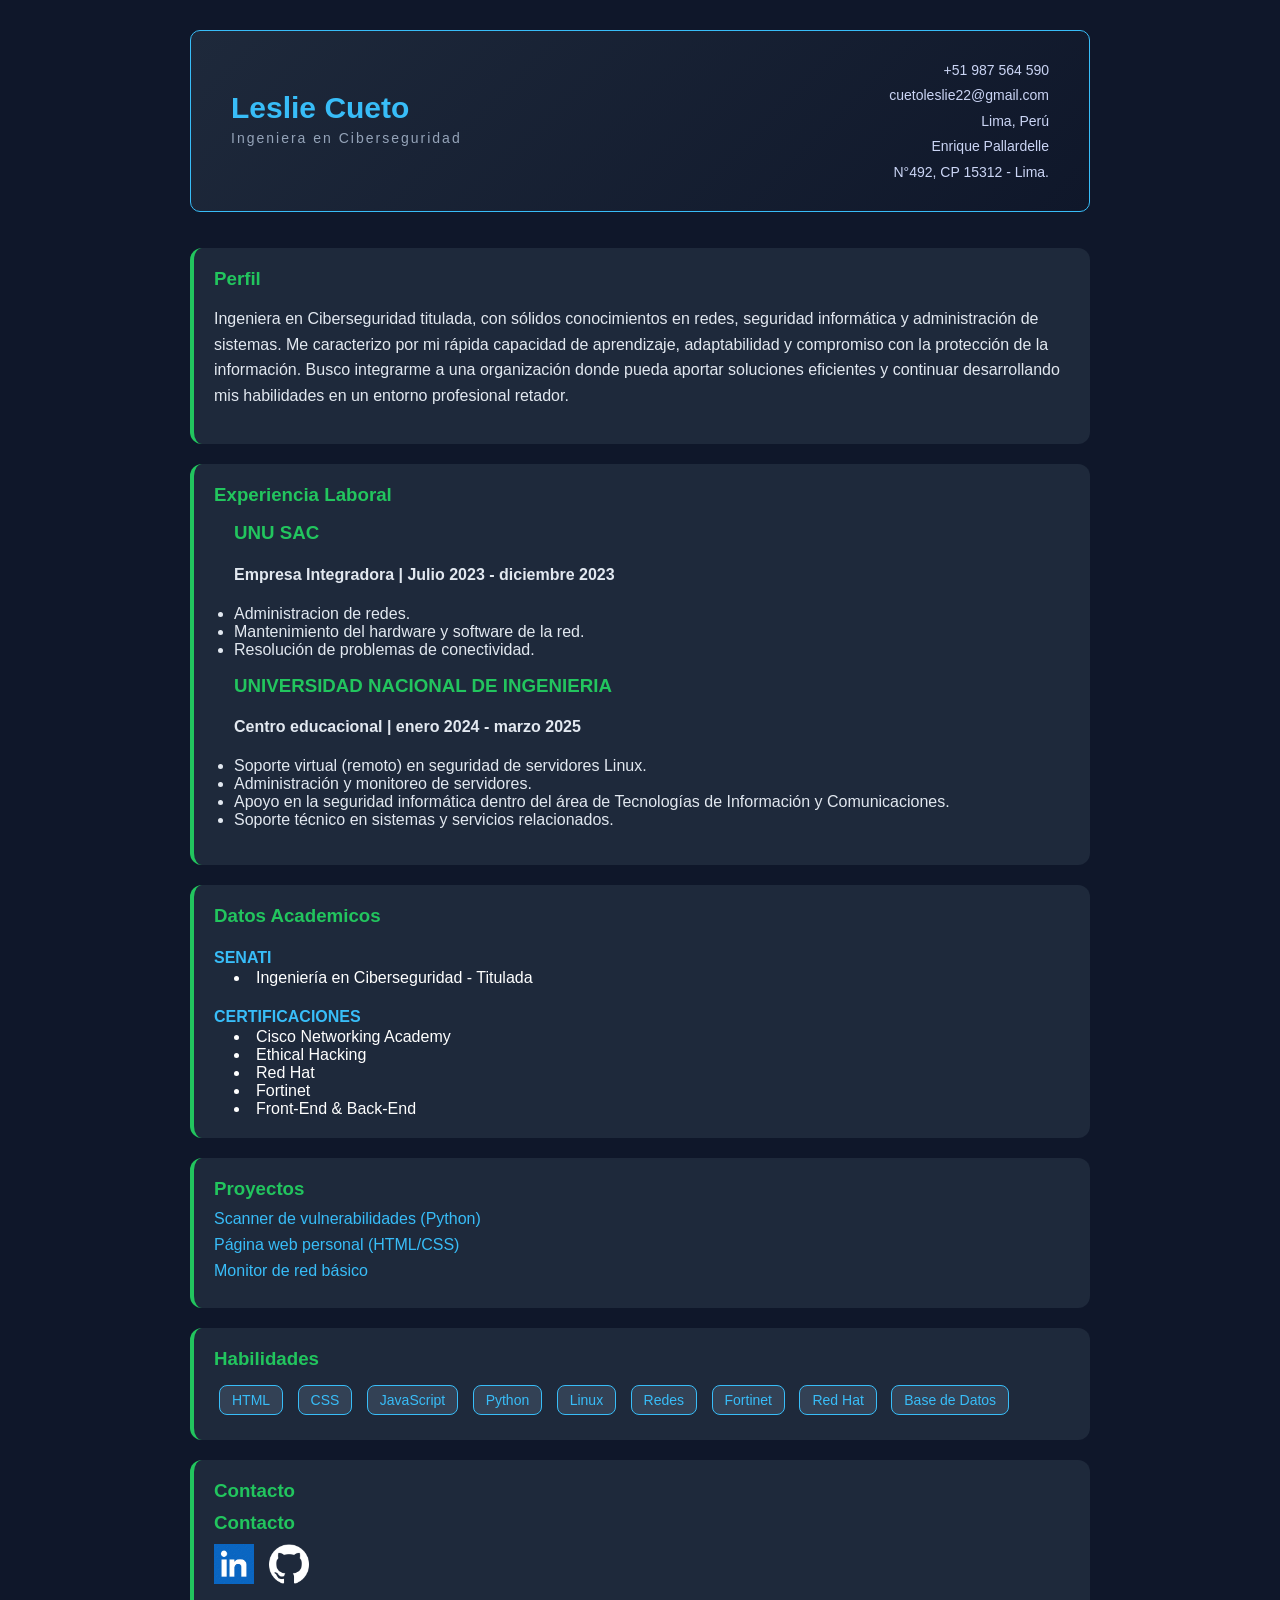
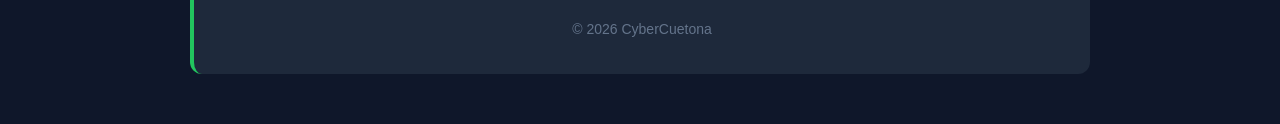
==== index.html @ 93b46fff "actualizando portafolio" ====
<!DOCTYPE html>
<html lang="es">
<head>
    <meta charset="UTF-8">
    <meta name="viewport" content="width=device-width, initial-scale=1.0">
    <title>CyberCuetona | Portafolio</title>
     <link rel="stylesheet" href="styles.css">
   
</head>

<body>

<div class="container">

    <header class="header-flex">
    
    <div class="left">
        <h1>Leslie Cueto</h1>
        <h2>Ingeniera en Ciberseguridad</h2>
    </div>

    <div class="right">
        <p>+51 987 564 590</p>
        <p>cuetoleslie22@gmail.com</p>
        <p>Lima, Perú</p>
        <P>Enrique Pallardelle </P>
        <P>N°492, CP 15312 - Lima.</P>
    </div>

</header>
<br></br>
    <section>
        <h3>Perfil</h3>
        <p>
            Ingeniera en Ciberseguridad titulada, con sólidos conocimientos en redes, seguridad informática y administración de sistemas. 
            Me caracterizo por mi rápida capacidad de aprendizaje, adaptabilidad y compromiso con la protección de la información. 
            Busco integrarme a una organización donde pueda aportar soluciones eficientes y continuar desarrollando mis habilidades en un entorno profesional retador.
        </p>
    </section>

    <section>
        <h3>Experiencia Laboral</h3>
        <ul>
            <h3>UNU SAC </h3>
            <h4>Empresa Integradora | Julio 2023 - diciembre 2023</h4>
            <li>Administracion de redes.</li>
            <li>Mantenimiento del hardware y software de la red. </li>
            <li>Resolución de problemas de conectividad.</li>
        </ul>
        <ul>
            <h3>UNIVERSIDAD NACIONAL DE INGENIERIA</h3>
            <h4>Centro educacional | enero 2024 - marzo 2025</h4>
            <li>Soporte virtual (remoto) en seguridad de servidores Linux.</li>
            <li>Administración y monitoreo de servidores.</li>
            <li>Apoyo en la seguridad informática dentro del área de Tecnologías de Información y Comunicaciones.</li>
            <li>Soporte técnico en sistemas y servicios relacionados.</li>
        </ul>
    </section>
    <section>
        <h3>Datos Academicos</h3>
        <h4>SENATI</h4>

        <a href="https://github.com/cuetooyanethh-web/cuetona/tree/main/titulo" target="_blank">
            <li>Ingeniería en Ciberseguridad - Titulada</li>
    </a>
        <p></p>
        <h4>CERTIFICACIONES</h4>
           
        
  <a href="https://github.com/cuetooyanethh-web/cuetona/tree/main/cisco-images" target="_blank">
    <li>Cisco Networking Academy</li>
  </a>
</li>
           
              <a href="https://github.com/cuetooyanethh-web/cuetona/tree/main/Cibertec" target="_blank">
           <li>Ethical Hacking </li> 
        </a>
                
               <a href="https://github.com/cuetooyanethh-web/cuetona/tree/main/REDHAT" target="_blank">
             <LI>Red Hat</LI>
        </a>
             
              <a href="https://github.com/cuetooyanethh-web/cuetona/tree/main/fortinet" target="_blank">
            <LI>Fortinet</LI>
        </a>
            
                <a href="https://github.com/cuetooyanethh-web/cuetona/tree/main/FRONT-END.BACK-END" target="_blank">
            <li>Front-End & Back-End </li>
        </a>
    </section>
 
    <section>
        <h3>Proyectos</h3>
        <div class="projects">
            <a href="#">Scanner de vulnerabilidades (Python)</a>
            <a href="#">Página web personal (HTML/CSS)</a>
            <a href="#">Monitor de red básico</a>
        </div>
    </section>
  
    <section>
        <h3>Habilidades</h3>
        <div class="skills">
            <span>HTML</span>
            <span>CSS</span>
            <span>JavaScript</span>
            <span>Python</span>
            <span>Linux</span>
            <span>Redes</span>
            <span>Fortinet</span>
            <span>Red Hat</span>
            <span>Base de Datos</span>
        </div>
    </section>

    <section>
        <h3>Contacto</h3>
<h3>Contacto</h3>

<div style="display: flex; gap: 15px; align-items: center;">
  
  <a href="https://www.linkedin.com/in/leslie-yaneth-cueto-yauri-836740242/" target="_blank">
    <img src="logo/linkedin.PNG" alt="LinkedIn" width="40">
  </a>

  <a href="https://github.com/cuetooyanethh-web/cuetona" target="_blank">
    <img src="logo/github-white-icon.png" alt="GitHub" width="40">
  </a>

</div>

    <footer>
        <p>© 2026 CyberCuetona</p>
    </footer>

</div>

</body>
</html>
---- styles.css ----
body {
    margin: 0;
    font-family: 'Segoe UI', Tahoma, Arial, sans-serif;
    background: #0f172a; /* fondo oscuro elegante */
    color: #e2e8f0;
}

/* CONTENEDOR */
.container {
    max-width: 900px;
    margin: auto;
    padding: 30px;
}

/* HEADER */
.header-flex {
    display: flex;
    align-items: center;
    justify-content: space-between; /* 👈 CLAVE */
    padding: 25px 40px;
    background: linear-gradient(135deg, #1e293b, #0f172a);
    border: 1px solid #38bdf8;
    border-radius: 10px;
}

/* IZQUIERDA */
.header-flex .left h1 {
    margin: 0;
    font-size: 30px;
    color: #38bdf8; /* azul brillante */
}

.header-flex .left h2 {
    margin: 5px 0;
    font-weight: normal;
    font-size: 14px;
    letter-spacing: 2px;
    color: #94a3b8;
}

/* IZQUIERDA */
.header-flex .left {
    max-width: 60%;
}
/* DERECHA */
.header-flex .right {
    text-align: right;
    font-size: 14px;
    color: #cbd5f5;
    margin-left: auto;
   
}
.header-flex .right {
    text-align: right;
    margin-left: 50px; /* 👈 separación real */
}

.header-flex .right p {
    margin: 3px 0;
}

/* SECCIONES */
section {
    background: #1e293b;
    padding: 20px;
    border-radius: 12px;
    margin-bottom: 20px;
    border-left: 4px solid #22c55e; /* verde pro */
}

/* TITULOS */
h3 {
    color: #22c55e;
    margin-top: 0;
    margin-bottom: 10px;
}

/* TEXTO */
p {
    line-height: 1.6;
}

ul {
    padding-left: 20px;
}

/* SKILLS */
.skills span {
    display: inline-block;
    background: #334155;
    color: #38bdf8;
    padding: 6px 12px;
    margin: 5px;
    border-radius: 8px;
    font-size: 14px;
    border: 1px solid #38bdf8;
}

/* PROYECTOS */
.projects a {
    display: block;
    margin-bottom: 8px;
    color: #38bdf8;
    text-decoration: none;
    transition: 0.3s;
}

.projects a:hover {
    color: #22c55e;
    transform: translateX(5px);
}

/* LINKS */
a {
    color: #38bdf8;
}

a:hover {
    color: #22c55e;
}

/* FOOTER */
footer {
    text-align: center;
    margin-top: 30px;
    font-size: 14px;
    color: #64748b;
}
/* DATOS ACADÉMICOS BIEN ORDENADO */


/* títulos */
section:nth-of-type(3) h4 {
    color: #38bdf8;
    margin-bottom: 2px;
}

/* listas */
section:nth-of-type(3) li {
    margin-left: 20px;
}

/* FORZAR IZQUIERDA */
section:nth-of-type(3) h4:first-of-type {
    grid-column: 1;
}

section:nth-of-type(3) h4:first-of-type + li {
    grid-column: 1;
}

/* FORZAR DERECHA */
section:nth-of-type(3) h4:last-of-type {
    grid-column: 2;
    text-align: left;
}

section:nth-of-type(3) h4:last-of-type + li {
    grid-column: 2;
}
.btn-cert {
    display: inline-block;
    margin-top: 5px;
    color: #22c55e;
    text-decoration: none;
    font-weight: bold;
}

.btn-cert:hover {
    text-decoration: underline;
}
a {
  text-decoration: none;
  color: #ffffff;
  display: block;
  transition: all 0.3s ease;
}

a:hover {
  color: #00bcd4;
  padding-left: 5px;
}
.contacto {
  display: flex;
  flex-direction: column;
  gap: 10px;
}

.contacto {
  display: flex;
  flex-direction: column;
  height: 120px; /* ajusta según tu caja */
  justify-content: space-between;
}

/* arriba (LinkedIn) */
.top {
  display: flex;
  justify-content: flex-start;
}

/* abajo (GitHub a la derecha) */
.bottom {
  display: flex;
  justify-content: flex-end;
}
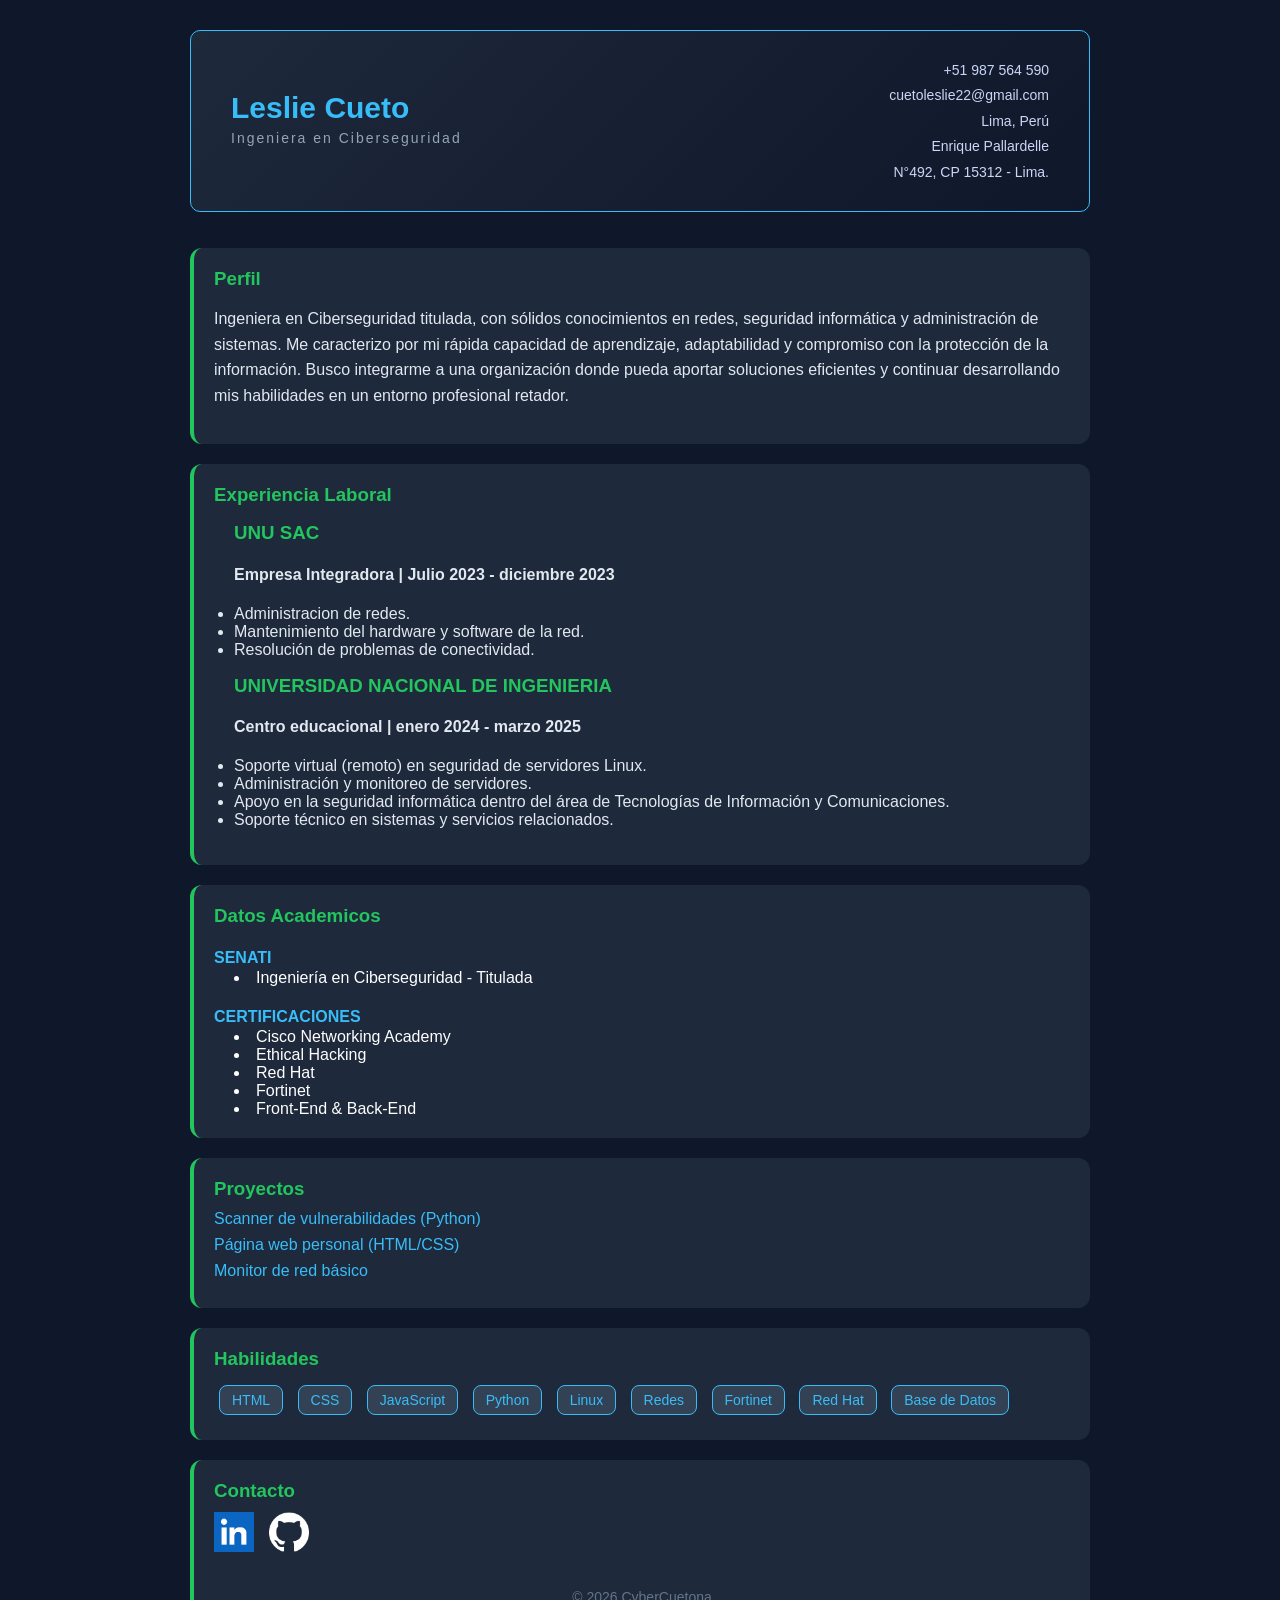
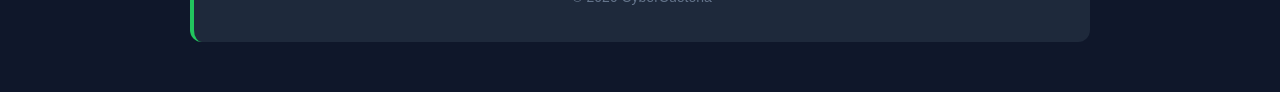
==== commit 8337c944: "actualizando portafolio" ====
--- a/index.html
+++ b/index.html
@@ -115,7 +115,6 @@
 
     <section>
         <h3>Contacto</h3>
-<h3>Contacto</h3>
 
 <div style="display: flex; gap: 15px; align-items: center;">
   
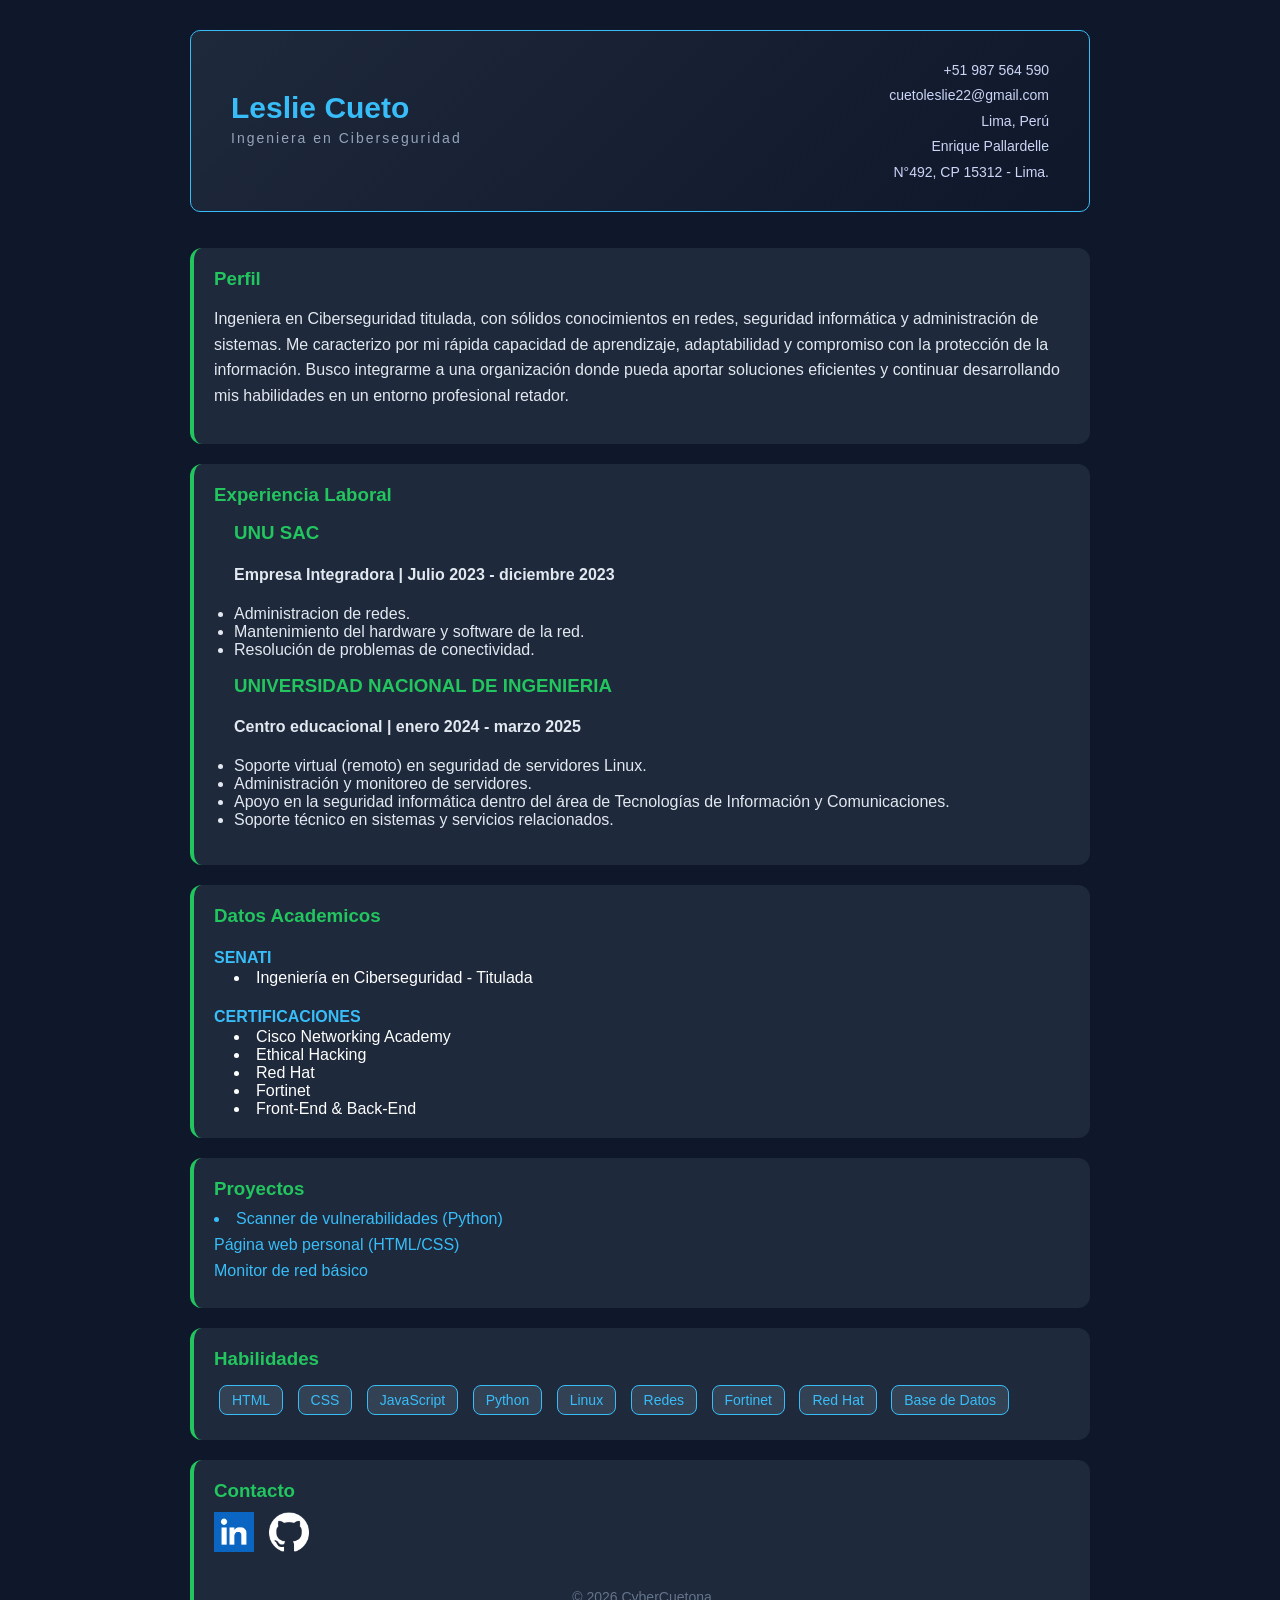
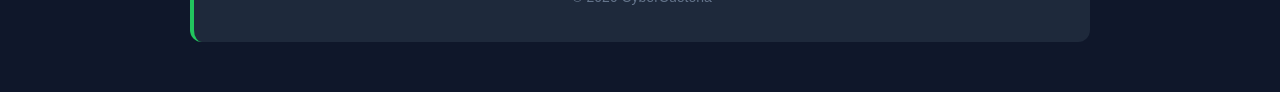
==== commit 5e7c3258: "actualizando portafolio" ====
--- a/index.html
+++ b/index.html
@@ -41,14 +41,18 @@
     <section>
         <h3>Experiencia Laboral</h3>
         <ul>
+             <a href="https://github.com/cuetooyanethh-web/cuetona/tree/main/constancias/unu.sac" target="_blank">
             <h3>UNU SAC </h3>
+            </a>
             <h4>Empresa Integradora | Julio 2023 - diciembre 2023</h4>
             <li>Administracion de redes.</li>
             <li>Mantenimiento del hardware y software de la red. </li>
             <li>Resolución de problemas de conectividad.</li>
         </ul>
         <ul>
+            <a href="https://github.com/cuetooyanethh-web/cuetona/tree/main/constancias/uni" target="_blank">
             <h3>UNIVERSIDAD NACIONAL DE INGENIERIA</h3>
+            </a>
             <h4>Centro educacional | enero 2024 - marzo 2025</h4>
             <li>Soporte virtual (remoto) en seguridad de servidores Linux.</li>
             <li>Administración y monitoreo de servidores.</li>
@@ -92,7 +96,9 @@
     <section>
         <h3>Proyectos</h3>
         <div class="projects">
-            <a href="#">Scanner de vulnerabilidades (Python)</a>
+            <a href="https://github.com/cuetooyanethh-web/cuetona/tree/main/vuln-scanner-python" target="_blank">
+                <li>Scanner de vulnerabilidades (Python)</li>
+                </a>
             <a href="#">Página web personal (HTML/CSS)</a>
             <a href="#">Monitor de red básico</a>
         </div>
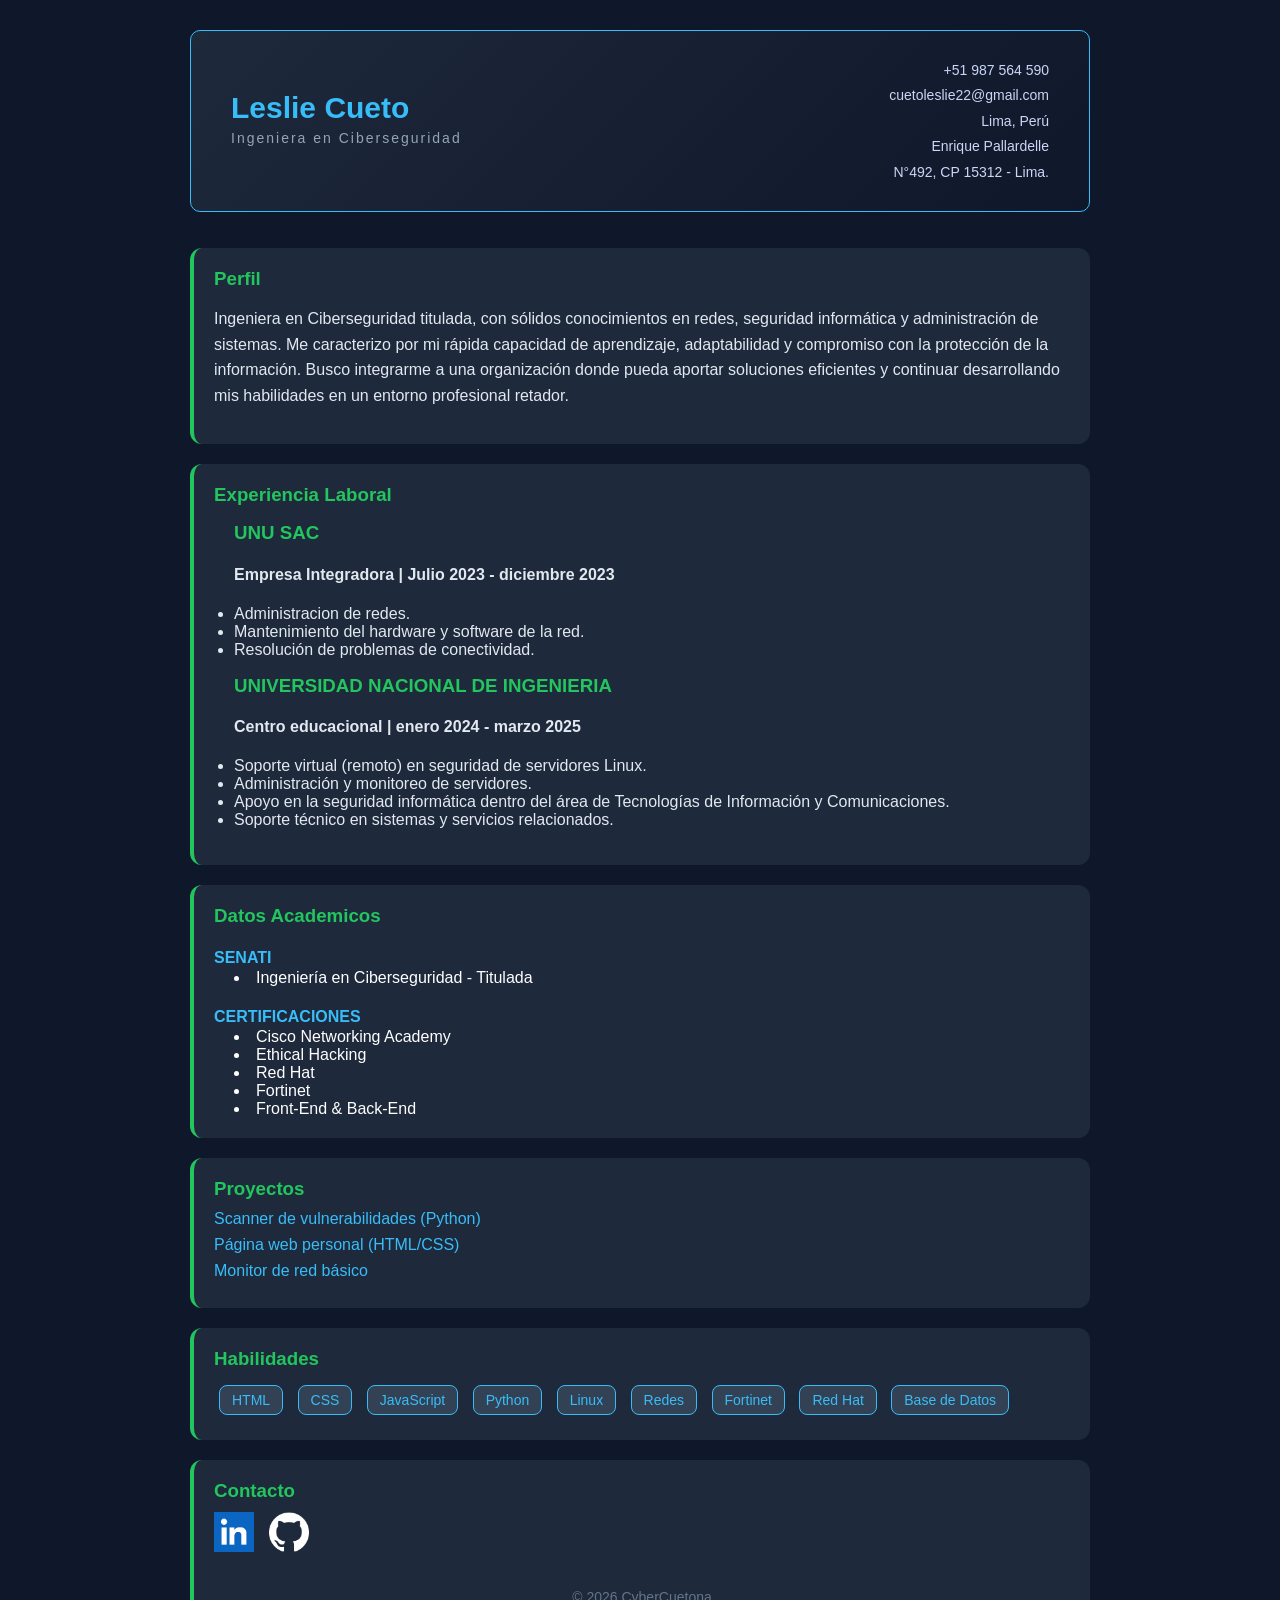
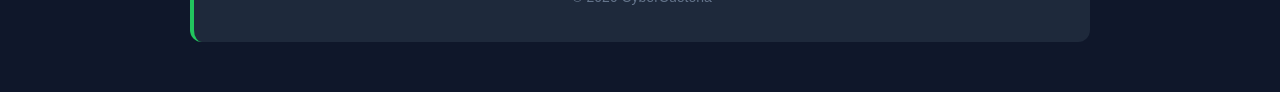
==== commit 31168bc6: "actualizando portafolio" ====
--- a/index.html
+++ b/index.html
@@ -97,7 +97,7 @@
         <h3>Proyectos</h3>
         <div class="projects">
             <a href="https://github.com/cuetooyanethh-web/cuetona/tree/main/vuln-scanner-python" target="_blank">
-                <li>Scanner de vulnerabilidades (Python)</li>
+                Scanner de vulnerabilidades (Python)
                 </a>
             <a href="#">Página web personal (HTML/CSS)</a>
             <a href="#">Monitor de red básico</a>
